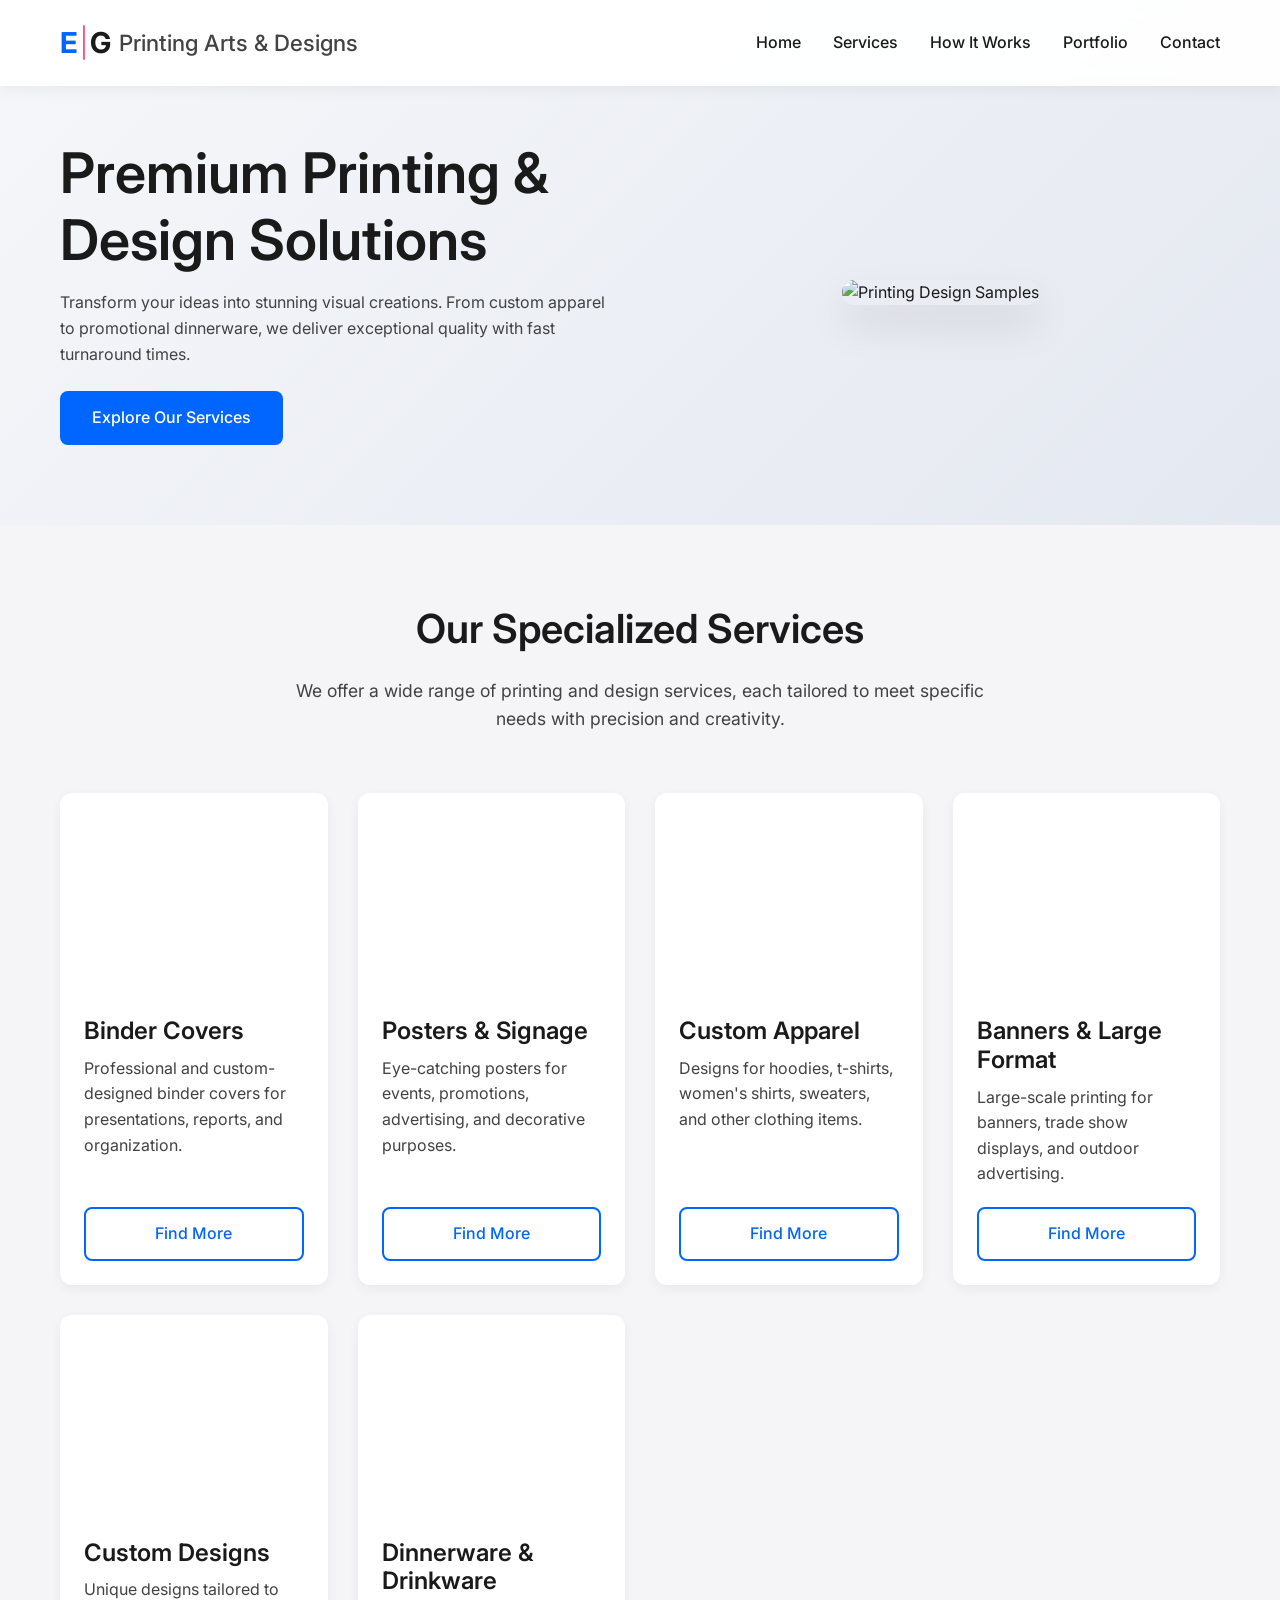
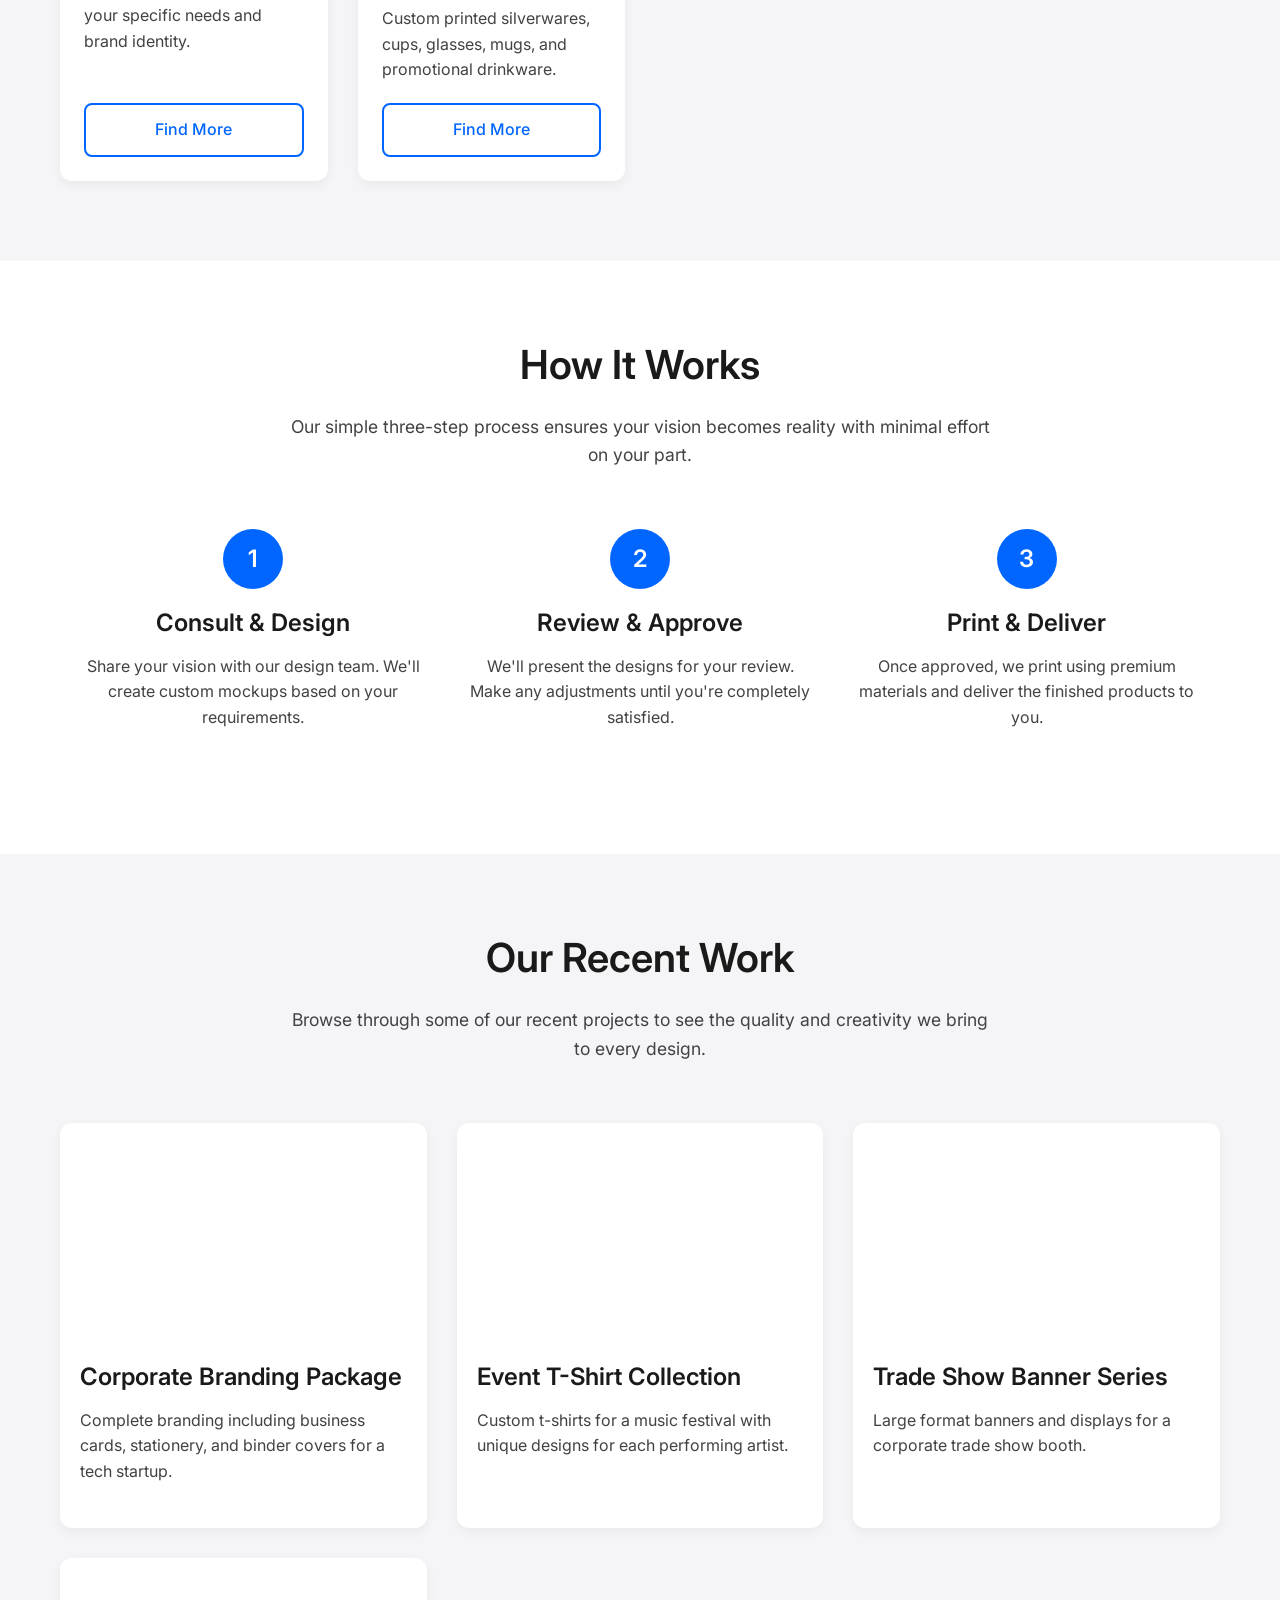
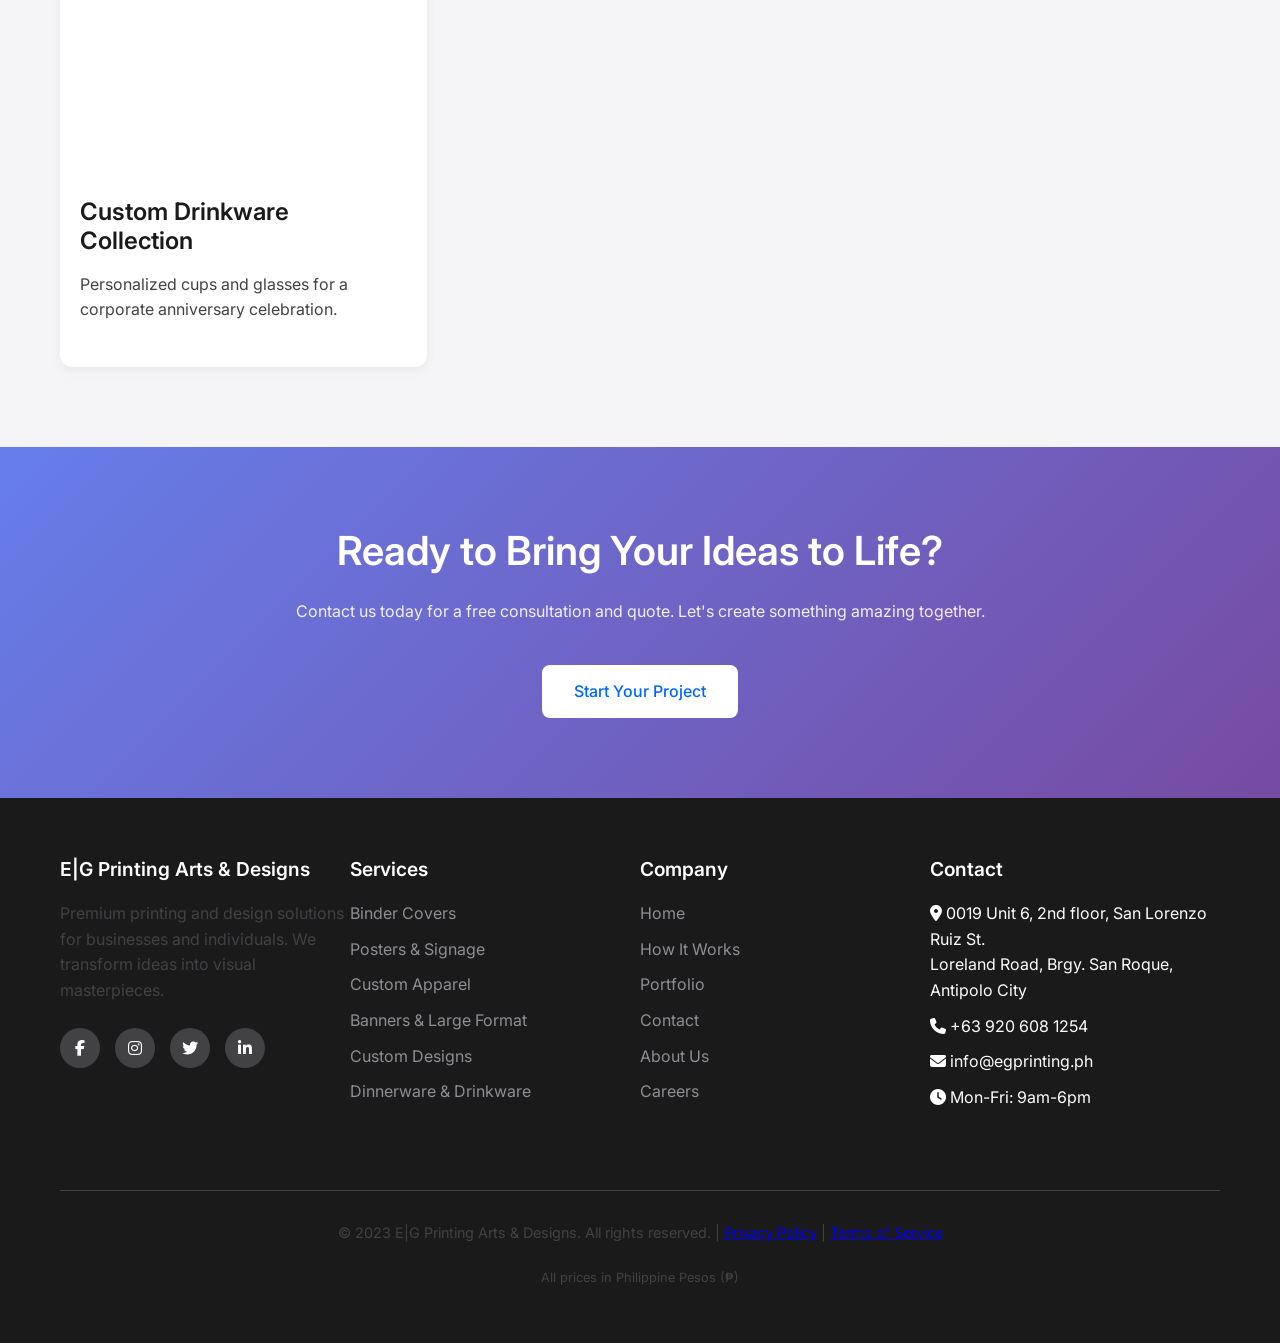
==== index.html @ 3fd6658d "Add files via upload" ====
<!DOCTYPE html>
<html lang="en">
<head>
    <meta charset="UTF-8">
    <meta name="viewport" content="width=device-width, initial-scale=1.0">
    <title>E|G Printing Arts & Designs | Premium Printing Solutions</title>
    <link rel="stylesheet" href="https://cdnjs.cloudflare.com/ajax/libs/font-awesome/6.4.0/css/all.min.css">
    <link href="https://fonts.googleapis.com/css2?family=Inter:wght@300;400;500;600;700&display=swap" rel="stylesheet">
    <link rel="stylesheet" href="style.css">
</head>
<body>
    <!-- Header & Navigation -->
    <header>
        <div class="container">
            <nav class="navbar">
                <a href="index.html" class="logo">
                    <span class="logo-e">E</span>
                    <span class="logo-separator">|</span>
                    <span class="logo-g">G</span>
                    <span class="logo-text">Printing Arts & Designs</span>
                </a>
                
                <ul class="nav-links">
                    <li><a href="index.html#home">Home</a></li>
                    <li><a href="index.html#categories">Services</a></li>
                    <li><a href="index.html#process">How It Works</a></li>
                    <li><a href="index.html#portfolio">Portfolio</a></li>
                    <li><a href="contact.html">Contact</a></li>
                </ul>
                
                <div class="mobile-toggle">
                    <i class="fas fa-bars"></i>
                </div>
            </nav>
        </div>
    </header>

    <!-- Main Home Page -->
    <div id="home-page" class="page active">
        <!-- Hero Section -->
        <section class="hero" id="home">
            <div class="container">
                <div class="hero-content">
                    <div class="hero-text">
                        <h1>Premium Printing & Design Solutions</h1>
                        <p>Transform your ideas into stunning visual creations. From custom apparel to promotional dinnerware, we deliver exceptional quality with fast turnaround times.</p>
                        <a href="contact.html" class="btn">Explore Our Services</a>
                    </div>
                    <div class="hero-image">
                        <img src="https://images.unsplash.com/photo-1567401893414-76b7b1e5a7a5?ixlib=rb-4.0.3&auto=format&fit=crop&w=1470&q=80" alt="Printing Design Samples">
                    </div>
                </div>
            </div>
        </section>

        <!-- Categories Section -->
        <section class="categories" id="categories">
            <div class="container">
                <div class="section-intro">
                    <h2>Our Specialized Services</h2>
                    <p>We offer a wide range of printing and design services, each tailored to meet specific needs with precision and creativity.</p>
                </div>
                
                <div class="category-grid">
                    <div class="category-card">
                        <div class="category-image binder-img"></div>
                        <div class="category-content">
                            <h3>Binder Covers</h3>
                            <p>Professional and custom-designed binder covers for presentations, reports, and organization.</p>
                            <a href="#binder-covers-page" class="category-btn service-link" data-page="binder-covers-page">
                                <span class="default-text">Find More</span>
                                <span class="hover-text">Click Me</span>
                            </a>
                        </div>
                    </div>
                    
                    <div class="category-card">
                        <div class="category-image posters-img"></div>
                        <div class="category-content">
                            <h3>Posters & Signage</h3>
                            <p>Eye-catching posters for events, promotions, advertising, and decorative purposes.</p>
                            <a href="#posters-page" class="category-btn service-link" data-page="posters-page">
                                <span class="default-text">Find More</span>
                                <span class="hover-text">Click Me</span>
                            </a>
                        </div>
                    </div>
                    
                    <div class="category-card">
                        <div class="category-image clothing-img"></div>
                        <div class="category-content">
                            <h3>Custom Apparel</h3>
                            <p>Designs for hoodies, t-shirts, women's shirts, sweaters, and other clothing items.</p>
                            <a href="#clothing-page" class="category-btn service-link" data-page="clothing-page">
                                <span class="default-text">Find More</span>
                                <span class="hover-text">Click Me</span>
                            </a>
                        </div>
                    </div>
                    
                    <div class="category-card">
                        <div class="category-image banners-img"></div>
                        <div class="category-content">
                            <h3>Banners & Large Format</h3>
                            <p>Large-scale printing for banners, trade show displays, and outdoor advertising.</p>
                            <a href="#banners-page" class="category-btn service-link" data-page="banners-page">
                                <span class="default-text">Find More</span>
                                <span class="hover-text">Click Me</span>
                            </a>
                        </div>
                    </div>
                    
                    <div class="category-card">
                        <div class="category-image custom-img"></div>
                        <div class="category-content">
                            <h3>Custom Designs</h3>
                            <p>Unique designs tailored to your specific needs and brand identity.</p>
                            <a href="#custom-page" class="category-btn service-link" data-page="custom-page">
                                <span class="default-text">Find More</span>
                                <span class="hover-text">Click Me</span>
                            </a>
                        </div>
                    </div>
                    
                    <div class="category-card">
                        <div class="category-image dinnerware-img"></div>
                        <div class="category-content">
                            <h3>Dinnerware & Drinkware</h3>
                            <p>Custom printed silverwares, cups, glasses, mugs, and promotional drinkware.</p>
                            <a href="#dinnerware-page" class="category-btn service-link" data-page="dinnerware-page">
                                <span class="default-text">Find More</span>
                                <span class="hover-text">Click Me</span>
                            </a>
                        </div>
                    </div>
                </div>
            </div>
        </section>

        <!-- How It Works Section -->
        <section id="process">
            <div class="container">
                <div class="section-intro">
                    <h2>How It Works</h2>
                    <p>Our simple three-step process ensures your vision becomes reality with minimal effort on your part.</p>
                </div>
                
                <div class="steps">
                    <div class="step">
                        <div class="step-number">1</div>
                        <h3>Consult & Design</h3>
                        <p>Share your vision with our design team. We'll create custom mockups based on your requirements.</p>
                    </div>
                    
                    <div class="step">
                        <div class="step-number">2</div>
                        <h3>Review & Approve</h3>
                        <p>We'll present the designs for your review. Make any adjustments until you're completely satisfied.</p>
                    </div>
                    
                    <div class="step">
                        <div class="step-number">3</div>
                        <h3>Print & Deliver</h3>
                        <p>Once approved, we print using premium materials and deliver the finished products to you.</p>
                    </div>
                </div>
            </div>
        </section>

        <!-- Portfolio Section -->
        <section class="portfolio" id="portfolio">
            <div class="container">
                <div class="section-intro">
                    <h2>Our Recent Work</h2>
                    <p>Browse through some of our recent projects to see the quality and creativity we bring to every design.</p>
                </div>
                
                <div class="portfolio-grid">
                    <div class="portfolio-item">
                        <div class="portfolio-image" style="background-image: url('https://images.unsplash.com/photo-1585336261022-680e295ce3fe?ixlib=rb-4.0.3&auto=format&fit=crop&w=1470&q=80');"></div>
                        <div class="portfolio-content">
                            <h3>Corporate Branding Package</h3>
                            <p>Complete branding including business cards, stationery, and binder covers for a tech startup.</p>
                        </div>
                    </div>
                    
                    <div class="portfolio-item">
                        <div class="portfolio-image" style="background-image: url('https://images.unsplash.com/photo-1523381210434-271e8be1f52b?ixlib=rb-4.0.3&auto=format&fit=crop&w=1470&q=80');"></div>
                        <div class="portfolio-content">
                            <h3>Event T-Shirt Collection</h3>
                            <p>Custom t-shirts for a music festival with unique designs for each performing artist.</p>
                        </div>
                    </div>
                    
                    <div class="portfolio-item">
                        <div class="portfolio-image" style="background-image: url('https://images.unsplash.com/photo-1561518776-e76a5e48f731?ixlib=rb-4.0.3&auto=format&fit=crop&w=1470&q=80');"></div>
                        <div class="portfolio-content">
                            <h3>Trade Show Banner Series</h3>
                            <p>Large format banners and displays for a corporate trade show booth.</p>
                        </div>
                    </div>
                    
                    <div class="portfolio-item">
                        <div class="portfolio-image" style="background-image: url('https://images.unsplash.com/photo-1559056199-641a0ac8b55e?ixlib=rb-4.0.3&auto=format&fit=crop&w=1470&q=80');"></div>
                        <div class="portfolio-content">
                            <h3>Custom Drinkware Collection</h3>
                            <p>Personalized cups and glasses for a corporate anniversary celebration.</p>
                        </div>
                    </div>
                </div>
            </div>
        </section>

        <!-- CTA Section -->
        <section class="cta">
            <div class="container">
                <h2>Ready to Bring Your Ideas to Life?</h2>
                <p>Contact us today for a free consultation and quote. Let's create something amazing together.</p>
                <a href="contact.html" class="btn">Start Your Project</a>
            </div>
        </section>
    </div>

    <!-- Binder Covers Service Page -->
    <div id="binder-covers-page" class="page">
        <div class="page-content">
            <div class="container">
                <div class="page-header binder-header">
                    <h1>Binder Covers & Presentation Materials</h1>
                    <p>Create lasting impressions with professionally designed binder covers and presentation materials that showcase your brand's excellence.</p>
                </div>
                <div class="service-details">
                    <h2>Custom Binder Solutions</h2>
                    <p>Our binder covers are designed to make your presentations, reports, and documents stand out.</p>
                    <div class="service-grid">
                        <div class="service-item">
                            <div class="service-icon" style="background-color: #667eea;"><i class="fas fa-book"></i></div>
                            <h3>Report Binders</h3>
                            <p>Professional binders for annual reports, proposals, and business documents.</p>
                        </div>
                        <div class="service-item">
                            <div class="service-icon" style="background-color: #764ba2;"><i class="fas fa-graduation-cap"></i></div>
                            <h3>Presentation Folders</h3>
                            <p>Custom folders with pockets for business presentations.</p>
                        </div>
                        <div class="service-item">
                            <div class="service-icon" style="background-color: #5a6fd0;"><i class="fas fa-briefcase"></i></div>
                            <h3>Portfolio Covers</h3>
                            <p>Stylish covers for artist portfolios and creative work.</p>
                        </div>
                    </div>
                    <div class="back-home">
                        <a href="index.html#home-page" class="btn btn-outline">Back to Services</a>
                    </div>
                </div>
            </div>
        </div>
    </div>

    <!-- Posters Service Page -->
    <div id="posters-page" class="page">
        <div class="page-content">
            <div class="container">
                <div class="page-header posters-header">
                    <h1>Posters & Signage</h1>
                    <p>Create impactful visual communications with our custom posters and signage solutions.</p>
                </div>
                <div class="service-details">
                    <h2>Eye-Catching Visual Solutions</h2>
                    <p>From event promotions to informational signage, we create designs that maximize visibility.</p>
                    <div class="service-grid">
                        <div class="service-item">
                            <div class="service-icon" style="background-color: #f093fb;"><i class="fas fa-calendar-alt"></i></div>
                            <h3>Event Posters</h3>
                            <p>Vibrant posters for concerts, festivals, and conferences.</p>
                        </div>
                        <div class="service-item">
                            <div class="service-icon" style="background-color: #f5576c;"><i class="fas fa-shopping-cart"></i></div>
                            <h3>Promotional Signage</h3>
                            <p>Sales promotions and marketing campaigns.</p>
                        </div>
                        <div class="service-item">
                            <div class="service-icon" style="background-color: #ec7b9b;"><i class="fas fa-map-signs"></i></div>
                            <h3>Informational Signage</h3>
                            <p>Wayfinding signs and directional graphics.</p>
                        </div>
                    </div>
                    <div class="back-home">
                        <a href="index.html#home-page" class="btn btn-outline">Back to Services</a>
                    </div>
                </div>
            </div>
        </div>
    </div>

    <!-- Custom Apparel Service Page -->
    <div id="clothing-page" class="page">
        <div class="page-content">
            <div class="container">
                <div class="page-header clothing-header">
                    <h1>Custom Apparel & Clothing</h1>
                    <p>Wear your brand with pride. From corporate uniforms to event merchandise.</p>
                </div>
                <div class="service-details">
                    <h2>Wearable Brand Expressions</h2>
                    <p>Complete design and printing solutions for all types of clothing.</p>
                    <div class="service-grid">
                        <div class="service-item">
                            <div class="service-icon" style="background-color: #4facfe;"><i class="fas fa-tshirt"></i></div>
                            <h3>T-Shirts & Tops</h3>
                            <p>Custom t-shirts, polo shirts, and casual tops.</p>
                        </div>
                        <div class="service-item">
                            <div class="service-icon" style="background-color: #00f2fe;"><i class="fas fa-hoodie"></i></div>
                            <h3>Hoodies & Sweaters</h3>
                            <p>Stylish hoodies and sweatshirts.</p>
                        </div>
                        <div class="service-item">
                            <div class="service-icon" style="background-color: #2aa8f5;"><i class="fas fa-female"></i></div>
                            <h3>Women's Apparel</h3>
                            <p>Women's shirts and fashion items.</p>
                        </div>
                    </div>
                    <div class="back-home">
                        <a href="index.html#home-page" class="btn btn-outline">Back to Services</a>
                    </div>
                </div>
            </div>
        </div>
    </div>

    <!-- Banners Service Page -->
    <div id="banners-page" class="page">
        <div class="page-content">
            <div class="container">
                <div class="page-header banners-header">
                    <h1>Banners & Large Format Printing</h1>
                    <p>Make a big impression with our large format printing services.</p>
                </div>
                <div class="service-details">
                    <h2>Large Scale Visual Impact</h2>
                    <p>Industrial-grade printers and durable materials for stunning visuals.</p>
                    <div class="service-grid">
                        <div class="service-item">
                            <div class="service-icon" style="background-color: #43e97b;"><i class="fas fa-flag"></i></div>
                            <h3>Outdoor Banners</h3>
                            <p>Weather-resistant vinyl banners.</p>
                        </div>
                        <div class="service-item">
                            <div class="service-icon" style="background-color: #38f9d7;"><i class="fas fa-chalkboard"></i></div>
                            <h3>Trade Show Displays</h3>
                            <p>Pop-up displays and backdrops.</p>
                        </div>
                        <div class="service-item">
                            <div class="service-icon" style="background-color: #2dd4a8;"><i class="fas fa-store"></i></div>
                            <h3>Retail Graphics</h3>
                            <p>Window displays and floor graphics.</p>
                        </div>
                    </div>
                    <div class="back-home">
                        <a href="index.html#home-page" class="btn btn-outline">Back to Services</a>
                    </div>
                </div>
            </div>
        </div>
    </div>

    <!-- Custom Designs Service Page -->
    <div id="custom-page" class="page">
        <div class="page-content">
            <div class="container">
                <div class="page-header custom-header">
                    <h1>Custom Design Services</h1>
                    <p>Bring your unique vision to life with our comprehensive custom design services.</p>
                </div>
                <div class="service-details">
                    <h2>Tailored Creative Solutions</h2>
                    <p>From concept to completion, we create designs that represent your brand.</p>
                    <div class="service-grid">
                        <div class="service-item">
                            <div class="service-icon" style="background-color: #fa709a;"><i class="fas fa-palette"></i></div>
                            <h3>Brand Identity</h3>
                            <p>Logos, color palettes, and brand guidelines.</p>
                        </div>
                        <div class="service-item">
                            <div class="service-icon" style="background-color: #fee140;"><i class="fas fa-object-group"></i></div>
                            <h3>Marketing Materials</h3>
                            <p>Brochures, flyers, and business cards.</p>
                        </div>
                        <div class="service-item">
                            <div class="service-icon" style="background-color: #fc9d5c;"><i class="fas fa-digital-tachograph"></i></div>
                            <h3>Digital Designs</h3>
                            <p>Social media graphics and web elements.</p>
                        </div>
                    </div>
                    <div class="back-home">
                        <a href="index.html#home-page" class="btn btn-outline">Back to Services</a>
                    </div>
                </div>
            </div>
        </div>
    </div>

    <!-- Dinnerware Service Page -->
    <div id="dinnerware-page" class="page">
        <div class="page-content">
            <div class="container">
                <div class="page-header dinnerware-header">
                    <h1>Dinnerware & Drinkware Printing</h1>
                    <p>Custom printed silverware, cups, glasses, and promotional drinkware.</p>
                </div>
                <div class="service-details">
                    <h2>Custom Tableware Solutions</h2>
                    <p>Food-safe inks and durable printing techniques for stunning designs.</p>
                    <div class="service-grid">
                        <div class="service-item">
                            <div class="service-icon" style="background-color: #8e9eab;"><i class="fas fa-utensils"></i></div>
                            <h3>Custom Silverware</h3>
                            <p>Personalized forks, spoons, and knives.</p>
                        </div>
                        <div class="service-item">
                            <div class="service-icon" style="background-color: #a8b5c0;"><i class="fas fa-mug-hot"></i></div>
                            <h3>Ceramic Mugs</h3>
                            <p>Custom printed mugs and cups.</p>
                        </div>
                        <div class="service-item">
                            <div class="service-icon" style="background-color: #c4cdd5;"><i class="fas fa-glass-whiskey"></i></div>
                            <h3>Glassware</h3>
                            <p>Wine glasses, tumblers, and bottles.</p>
                        </div>
                    </div>
                    <div class="back-home">
                        <a href="index.html#home-page" class="btn btn-outline">Back to Services</a>
                    </div>
                </div>
            </div>
        </div>
    </div>

    <!-- Footer -->
    <footer>
        <div class="container">
            <div class="footer-content">
                <div class="footer-column">
                    <h3>E|G Printing Arts & Designs</h3>
                    <p>Premium printing and design solutions for businesses and individuals. We transform ideas into visual masterpieces.</p>
                    <div class="social-icons">
                        <a href="#"><i class="fab fa-facebook-f"></i></a>
                        <a href="#"><i class="fab fa-instagram"></i></a>
                        <a href="#"><i class="fab fa-twitter"></i></a>
                        <a href="#"><i class="fab fa-linkedin-in"></i></a>
                    </div>
                </div>
                
                <div class="footer-column">
                    <h3>Services</h3>
                    <ul class="footer-links">
                        <li><a href="#binder-covers-page" class="service-link" data-page="binder-covers-page">Binder Covers</a></li>
                        <li><a href="#posters-page" class="service-link" data-page="posters-page">Posters & Signage</a></li>
                        <li><a href="#clothing-page" class="service-link" data-page="clothing-page">Custom Apparel</a></li>
                        <li><a href="#banners-page" class="service-link" data-page="banners-page">Banners & Large Format</a></li>
                        <li><a href="#custom-page" class="service-link" data-page="custom-page">Custom Designs</a></li>
                        <li><a href="#dinnerware-page" class="service-link" data-page="dinnerware-page">Dinnerware & Drinkware</a></li>
                    </ul>
                </div>
                
                <div class="footer-column">
                    <h3>Company</h3>
                    <ul class="footer-links">
                        <li><a href="index.html#home">Home</a></li>
                        <li><a href="index.html#process">How It Works</a></li>
                        <li><a href="index.html#portfolio">Portfolio</a></li>
                        <li><a href="contact.html">Contact</a></li>
                        <li><a href="#">About Us</a></li>
                        <li><a href="#">Careers</a></li>
                    </ul>
                </div>
                
                <div class="footer-column">
                    <h3>Contact</h3>
                    <ul class="footer-links">
                        <li><i class="fas fa-map-marker-alt"></i> 0019 Unit 6, 2nd floor, San Lorenzo Ruiz St. <br> Loreland Road, Brgy. San Roque,  Antipolo City</li>
                        <li><i class="fas fa-phone"></i> +63 920 608 1254</li>
                        <li><i class="fas fa-envelope"></i> info@egprinting.ph</li>
                        <li><i class="fas fa-clock"></i> Mon-Fri: 9am-6pm</li>
                    </ul>
                </div>
            </div>
            
            <div class="copyright">
                <p>&copy; 2023 E|G Printing Arts & Designs. All rights reserved. | <a href="#">Privacy Policy</a> | <a href="#">Terms of Service</a></p>
                <p style="margin-top: 10px; font-size: 0.8rem;">All prices in Philippine Pesos (₱)</p>
            </div>
        </div>
    </footer>

    <script src="script.js"></script>
</body>
</html>
---- style.css ----
/* Base Styles & Variables */
:root {
    --primary-dark: #1a1a1a;
    --primary-light: #ffffff;
    --accent: #0066ff;
    --accent-alt: #ff3366;
    --gray-light: #f5f5f7;
    --gray-medium: #8e8e93;
    --gray-dark: #424245;
    --shadow: 0 4px 12px rgba(0, 0, 0, 0.05);
    --transition: all 0.3s ease;
}

* {
    margin: 0;
    padding: 0;
    box-sizing: border-box;
}

body {
    font-family: 'Inter', sans-serif;
    color: var(--primary-dark);
    background-color: var(--primary-light);
    line-height: 1.6;
    overflow-x: hidden;
}

.container {
    width: 100%;
    max-width: 1200px;
    margin: 0 auto;
    padding: 0 20px;
}

section {
    padding: 80px 0;
}

h1, h2, h3, h4 {
    font-weight: 600;
    line-height: 1.2;
}

h1 {
    font-size: 3.5rem;
    margin-bottom: 1rem;
}

h2 {
    font-size: 2.5rem;
    margin-bottom: 1.5rem;
}

h3 {
    font-size: 1.5rem;
    margin-bottom: 1rem;
}

p {
    margin-bottom: 1.5rem;
    color: var(--gray-dark);
}

.btn {
    display: inline-block;
    background-color: var(--accent);
    color: white;
    padding: 14px 32px;
    border-radius: 8px;
    font-weight: 500;
    text-decoration: none;
    transition: var(--transition);
    border: none;
    cursor: pointer;
    font-size: 1rem;
}

.btn:hover {
    background-color: #0052cc;
    transform: translateY(-2px);
}

.btn-outline {
    background-color: transparent;
    border: 2px solid var(--accent);
    color: var(--accent);
}

.btn-outline:hover {
    background-color: var(--accent);
    color: white;
}

/* Currency symbol styling */
.currency {
    font-size: 1.5rem;
    vertical-align: super;
    margin-right: 2px;
}

/* Header Styles */
header {
    position: fixed;
    top: 0;
    left: 0;
    width: 100%;
    z-index: 1000;
    background-color: rgba(255, 255, 255, 0.95);
    backdrop-filter: blur(10px);
    box-shadow: var(--shadow);
}

.navbar {
    display: flex;
    justify-content: space-between;
    align-items: center;
    padding: 20px 0;
}

.logo {
    font-size: 1.8rem;
    font-weight: 700;
    color: var(--primary-dark);
    text-decoration: none;
    display: flex;
    align-items: center;
}

.logo-e {
    color: var(--accent);
}

.logo-separator {
    color: var(--accent-alt);
    margin: 0 2px;
    font-weight: 300;
}

.logo-g {
    color: var(--primary-dark);
}

.logo-text {
    margin-left: 8px;
    font-size: 1.4rem;
    color: var(--gray-dark);
    font-weight: 500;
}

.nav-links {
    display: flex;
    list-style: none;
}

.nav-links li {
    margin-left: 2rem;
}

.nav-links a {
    text-decoration: none;
    color: var(--primary-dark);
    font-weight: 500;
    transition: var(--transition);
}

.nav-links a:hover {
    color: var(--accent);
}

.mobile-toggle {
    display: none;
    font-size: 1.5rem;
    cursor: pointer;
}

/* Back to Home Button */
.back-home {
    margin-top: 40px;
    text-align: center;
}

/* Page Content Styles */
.page-content {
    padding-top: 140px;
    padding-bottom: 80px;
}

.page-header {
    text-align: center;
    margin-bottom: 60px;
    padding: 40px 0;
    border-radius: 12px;
    color: white;
}

.page-header h1 {
    color: white;
}

.page-header p {
    color: rgba(255, 255, 255, 0.9);
    max-width: 700px;
    margin: 0 auto;
}

.service-details {
    margin-top: 60px;
}

.service-grid {
    display: grid;
    grid-template-columns: repeat(auto-fill, minmax(300px, 1fr));
    gap: 30px;
    margin-top: 40px;
}

.service-item {
    background-color: white;
    border-radius: 12px;
    padding: 30px;
    box-shadow: var(--shadow);
    transition: var(--transition);
}

.service-item:hover {
    transform: translateY(-5px);
    box-shadow: 0 10px 25px rgba(0, 0, 0, 0.1);
}

.service-icon {
    width: 60px;
    height: 60px;
    border-radius: 50%;
    display: flex;
    align-items: center;
    justify-content: center;
    margin-bottom: 20px;
    font-size: 1.5rem;
    color: white;
}

.service-features {
    margin-top: 40px;
}

.feature-list {
    list-style: none;
    margin-top: 20px;
}

.feature-list li {
    padding: 10px 0;
    border-bottom: 1px solid var(--gray-light);
    display: flex;
    align-items: center;
}

.feature-list li:before {
    content: "✓";
    color: var(--accent);
    font-weight: bold;
    margin-right: 10px;
}

.pricing {
    background-color: var(--gray-light);
    border-radius: 12px;
    padding: 40px;
    margin-top: 60px;
}

.price-card {
    background-color: white;
    border-radius: 12px;
    padding: 30px;
    text-align: center;
    box-shadow: var(--shadow);
    margin-bottom: 20px;
}

.price-amount {
    font-size: 2.5rem;
    font-weight: 700;
    color: var(--accent);
    margin: 20px 0;
}

/* Gradient backgrounds for category page headers */
.binder-header {
    background: linear-gradient(135deg, #667eea 0%, #764ba2 100%);
}

.posters-header {
    background: linear-gradient(135deg, #f093fb 0%, #f5576c 100%);
}

.clothing-header {
    background: linear-gradient(135deg, #4facfe 0%, #00f2fe 100%);
}

.banners-header {
    background: linear-gradient(135deg, #43e97b 0%, #38f9d7 100%);
}

.custom-header {
    background: linear-gradient(135deg, #fa709a 0%, #fee140 100%);
}

.dinnerware-header {
    background: linear-gradient(135deg, #8e9eab 0%, #eef2f3 100%);
}

/* Hero Section */
.hero {
    padding-top: 140px;
    padding-bottom: 80px;
    background: linear-gradient(135deg, #f5f7fa 0%, #e4e8f0 100%);
    position: relative;
    overflow: hidden;
}

.hero-content {
    display: flex;
    align-items: center;
    justify-content: space-between;
}

.hero-text {
    flex: 1;
    padding-right: 40px;
}

.hero-image {
    flex: 1;
    text-align: center;
}

.hero-image img {
    max-width: 100%;
    border-radius: 12px;
    box-shadow: 0 20px 40px rgba(0, 0, 0, 0.1);
}

/* Categories Section */
.categories {
    background-color: var(--gray-light);
}

.section-intro {
    text-align: center;
    max-width: 700px;
    margin: 0 auto 60px;
}

.section-intro p {
    font-size: 1.1rem;
}

.category-grid {
    display: grid;
    grid-template-columns: repeat(auto-fill, minmax(250px, 1fr));
    gap: 30px;
}

.category-card {
    background-color: white;
    border-radius: 12px;
    overflow: hidden;
    box-shadow: var(--shadow);
    transition: var(--transition);
    position: relative;
    display: flex;
    flex-direction: column;
    height: 100%;
}

.category-card:hover {
    transform: translateY(-10px);
}

.category-image {
    height: 200px;
    background-size: cover;
    background-position: center;
}

.category-content {
    padding: 24px;
    flex-grow: 1;
    display: flex;
    flex-direction: column;
}

.category-content h3 {
    margin-bottom: 10px;
}

.category-content p {
    margin-bottom: 20px;
    flex-grow: 1;
}

.category-btn {
    display: inline-block;
    background-color: transparent;
    border: 2px solid var(--accent);
    color: var(--accent);
    padding: 12px 24px;
    border-radius: 8px;
    font-weight: 500;
    text-decoration: none;
    transition: var(--transition);
    text-align: center;
    margin-top: auto;
    width: 100%;
    box-sizing: border-box;
}

.category-btn:hover {
    background-color: var(--accent);
    color: white;
}

/* Button text change on hover */
.category-btn span.default-text {
    display: inline-block;
}

.category-btn span.hover-text {
    display: none;
}

.category-btn:hover span.default-text {
    display: none;
}

.category-btn:hover span.hover-text {
    display: inline-block;
}

/* Category Images - Local Files */
.binder-img {
    background-image: url('images/binder1.jpeg');
    background-size: cover;
    background-position: center;
}

.posters-img {
    background-image: url('images/poster2.jpeg');
    background-size: cover;
    background-position: center;
}

.clothing-img {
    background-image: url('images/clothing1.jpeg');
    background-size: cover;
    background-position: center;
}

.banners-img {
    background-image: url('images/poster1.jpeg');
    background-size: cover;
    background-position: center;
}

/*.custom-img {
    background-image: url('images/custom-designs.jpg');
    background-size: cover;
    background-position: center;
}

.dinnerware-img {
    background-image: url('images/dinnerware.jpg');
    background-size: cover;
    background-position: center;
}
/* How It Works Section */
.steps {
    display: flex;
    justify-content: space-between;
    margin-top: 60px;
    flex-wrap: wrap;
}

.step {
    flex: 1;
    min-width: 200px;
    text-align: center;
    padding: 0 20px;
    margin-bottom: 20px;
}

.step-number {
    width: 60px;
    height: 60px;
    background-color: var(--accent);
    color: white;
    border-radius: 50%;
    display: flex;
    align-items: center;
    justify-content: center;
    font-size: 1.5rem;
    font-weight: 600;
    margin: 0 auto 20px;
}

/* Portfolio Section */
.portfolio {
    background-color: var(--gray-light);
}

.portfolio-grid {
    display: grid;
    grid-template-columns: repeat(auto-fill, minmax(300px, 1fr));
    gap: 30px;
    margin-top: 40px;
}

.portfolio-item {
    background-color: white;
    border-radius: 12px;
    overflow: hidden;
    box-shadow: var(--shadow);
}

.portfolio-image {
    height: 220px;
    background-size: cover;
    background-position: center;
}

.portfolio-content {
    padding: 20px;
}

/* CTA Section */
.cta {
    text-align: center;
    background: linear-gradient(135deg, #667eea 0%, #764ba2 100%);
    color: white;
}

.cta h2 {
    color: white;
}

.cta p {
    color: rgba(255, 255, 255, 0.9);
    max-width: 700px;
    margin: 0 auto 40px;
}

.cta .btn {
    background-color: white;
    color: var(--accent);
}

.cta .btn:hover {
    background-color: var(--gray-light);
}

/* Footer */
footer {
    background-color: var(--primary-dark);
    color: white;
    padding: 60px 0 30px;
}

.footer-content {
    display: flex;
    flex-wrap: wrap;
    justify-content: space-between;
    margin-bottom: 40px;
}

.footer-column {
    flex: 1;
    min-width: 200px;
    margin-bottom: 30px;
}

.footer-column h3 {
    font-size: 1.2rem;
    margin-bottom: 20px;
    color: white;
}

.footer-links {
    list-style: none;
}

.footer-links li {
    margin-bottom: 10px;
}

.footer-links a {
    color: var(--gray-medium);
    text-decoration: none;
    transition: var(--transition);
}

.footer-links a:hover {
    color: white;
}

.social-icons {
    display: flex;
    gap: 15px;
    margin-top: 20px;
}

.social-icons a {
    color: white;
    background-color: var(--gray-dark);
    width: 40px;
    height: 40px;
    border-radius: 50%;
    display: flex;
    align-items: center;
    justify-content: center;
    text-decoration: none;
    transition: var(--transition);
}

.social-icons a:hover {
    background-color: var(--accent);
    transform: translateY(-3px);
}

.copyright {
    text-align: center;
    padding-top: 30px;
    border-top: 1px solid var(--gray-dark);
    color: var(--gray-medium);
    font-size: 0.9rem;
}

/* Responsive Styles */
@media (max-width: 992px) {
    h1 {
        font-size: 2.8rem;
    }
    
    h2 {
        font-size: 2.2rem;
    }
    
    .hero-content {
        flex-direction: column;
    }
    
    .hero-text {
        padding-right: 0;
        margin-bottom: 40px;
        text-align: center;
    }
    
    .logo-text {
        display: none;
    }
}

@media (max-width: 768px) {
    .mobile-toggle {
        display: block;
    }
    
    .nav-links {
        position: fixed;
        top: 80px;
        left: 0;
        width: 100%;
        background-color: white;
        flex-direction: column;
        align-items: center;
        padding: 20px 0;
        box-shadow: var(--shadow);
        transform: translateY(-100%);
        opacity: 0;
        transition: var(--transition);
        z-index: 999;
    }
    
    .nav-links.active {
        transform: translateY(0);
        opacity: 1;
    }
    
    .nav-links li {
        margin: 15px 0;
    }
    
    h1 {
        font-size: 2.2rem;
    }
    
    h2 {
        font-size: 1.8rem;
    }
    
    section {
        padding: 60px 0;
    }
}

@media (max-width: 576px) {
    .category-grid,
    .portfolio-grid,
    .service-grid {
        grid-template-columns: 1fr;
    }
    
    .steps {
        flex-direction: column;
    }
    
    .step {
        margin-bottom: 30px;
    }
    
    .logo {
        font-size: 1.5rem;
    }
}

/* Page visibility control */
.page {
    display: none;
}

.page.active {
    display: block;
}
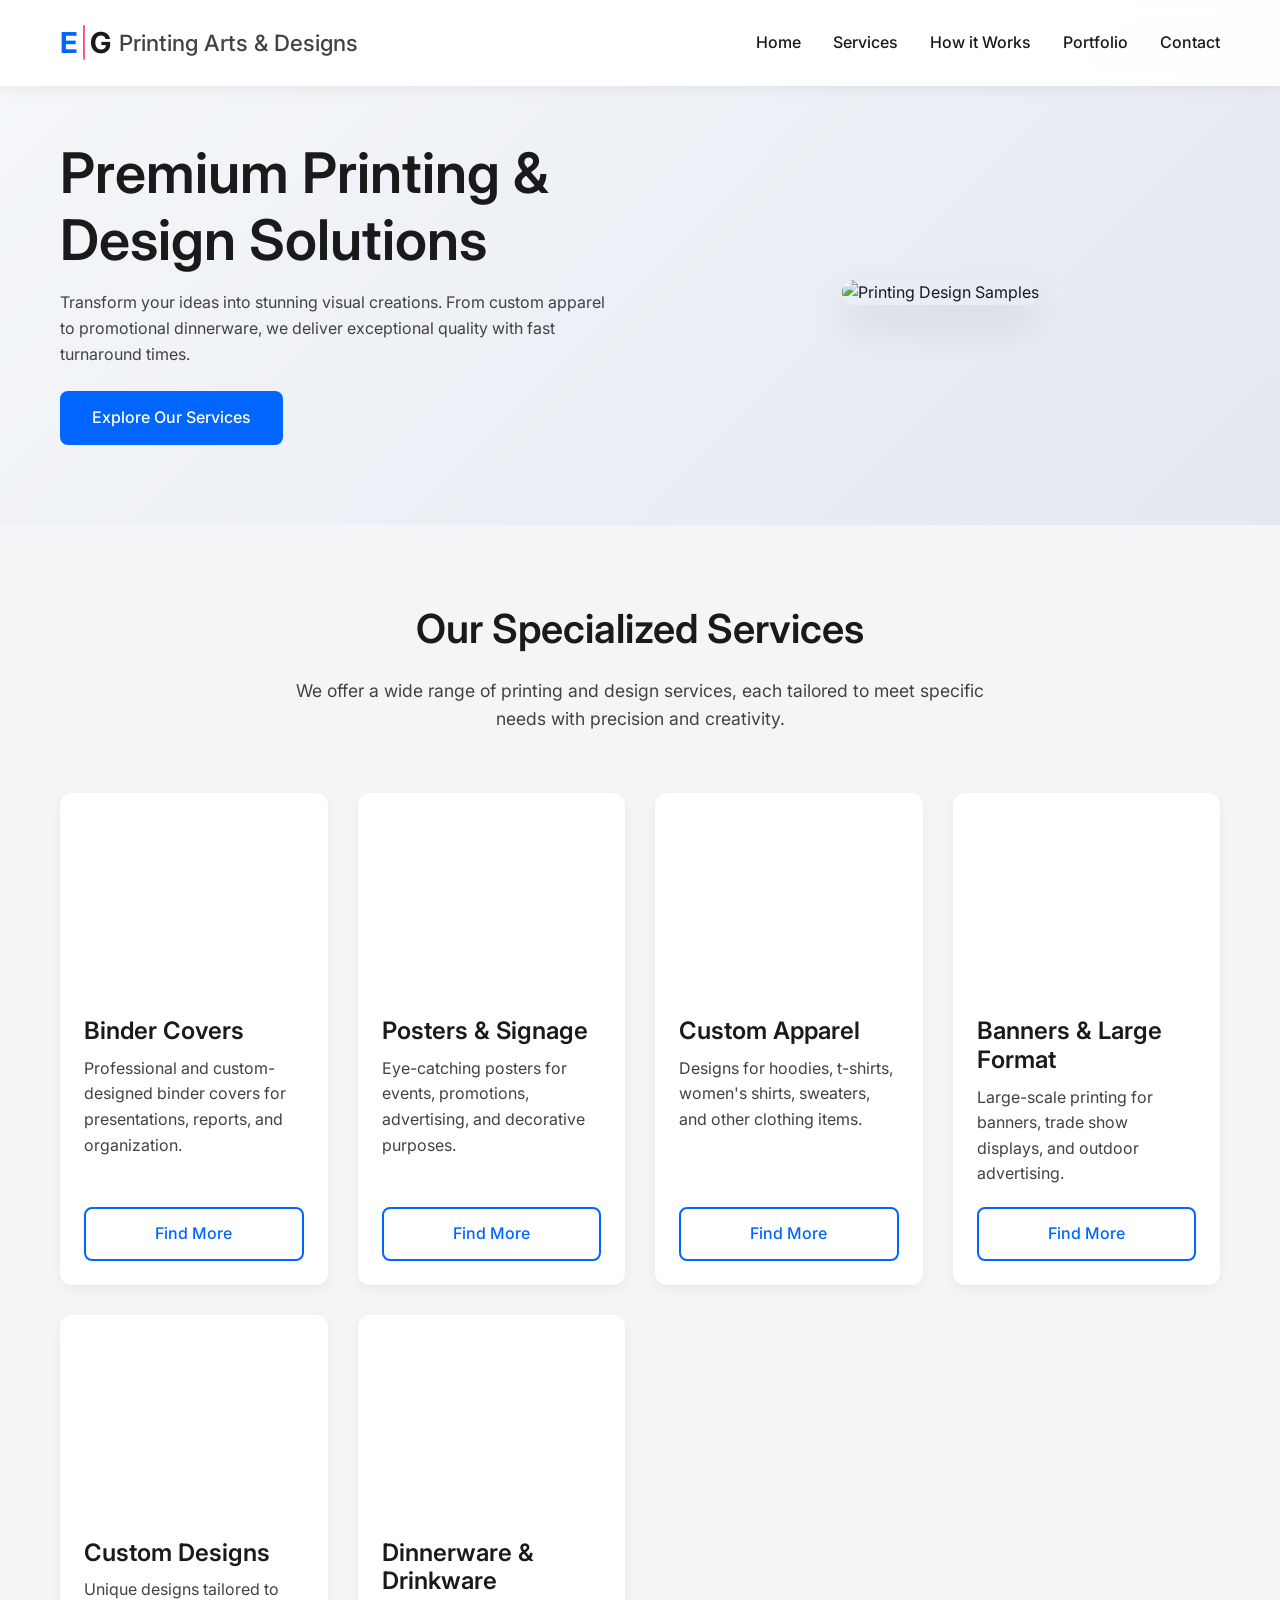
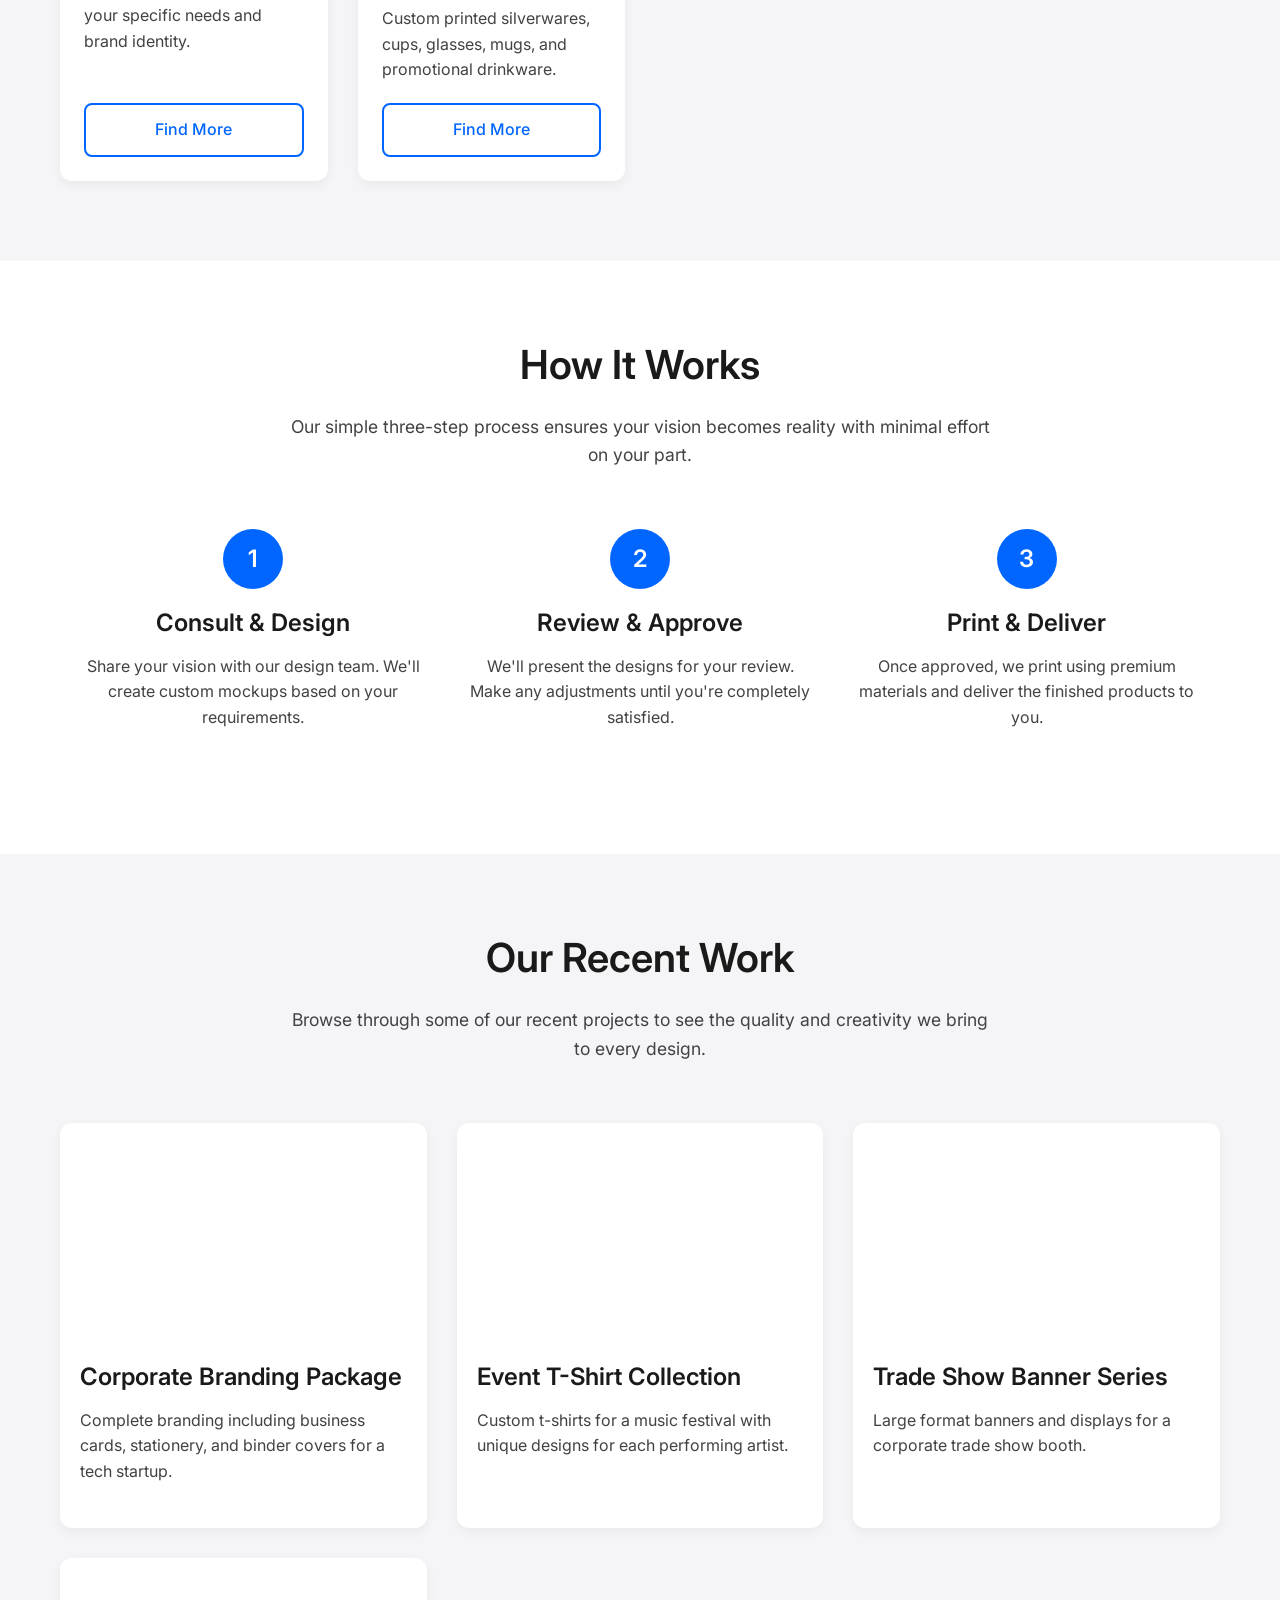
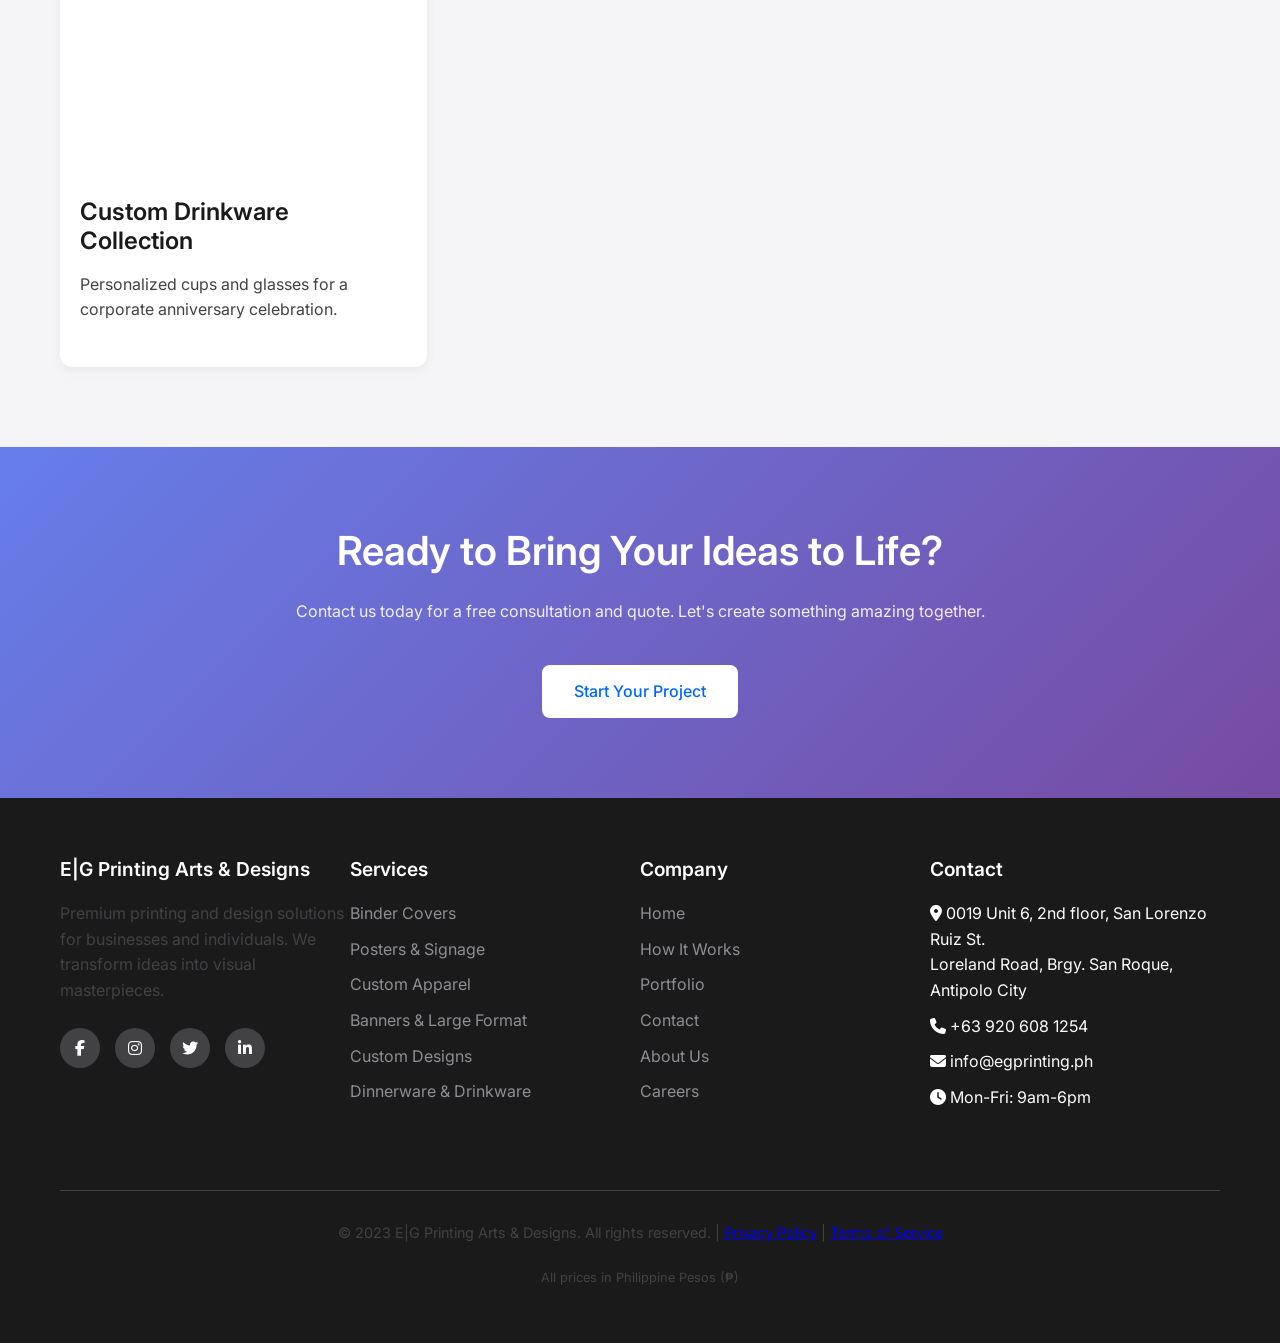
==== commit 5fd3bd15: "commit" ====
--- a/index.html
+++ b/index.html
@@ -6,7 +6,7 @@
     <title>E|G Printing Arts & Designs | Premium Printing Solutions</title>
     <link rel="stylesheet" href="https://cdnjs.cloudflare.com/ajax/libs/font-awesome/6.4.0/css/all.min.css">
     <link href="https://fonts.googleapis.com/css2?family=Inter:wght@300;400;500;600;700&display=swap" rel="stylesheet">
-    <link rel="stylesheet" href="style.css">
+    <link rel="stylesheet" href="css/style.css">
 </head>
 <body>
     <!-- Header & Navigation -->
@@ -23,7 +23,7 @@
                 <ul class="nav-links">
                     <li><a href="index.html#home">Home</a></li>
                     <li><a href="index.html#categories">Services</a></li>
-                    <li><a href="index.html#process">How It Works</a></li>
+                    <li><a href="index.html#process">How it Works</a></li>
                     <li><a href="index.html#portfolio">Portfolio</a></li>
                     <li><a href="contact.html">Contact</a></li>
                 </ul>
--- a/css/style.css
+++ b/css/style.css
@@ -0,0 +1,733 @@
+/* Base Styles & Variables */
+:root {
+    --primary-dark: #1a1a1a;
+    --primary-light: #ffffff;
+    --accent: #0066ff;
+    --accent-alt: #ff3366;
+    --gray-light: #f5f5f7;
+    --gray-medium: #8e8e93;
+    --gray-dark: #424245;
+    --shadow: 0 4px 12px rgba(0, 0, 0, 0.05);
+    --transition: all 0.3s ease;
+}
+
+* {
+    margin: 0;
+    padding: 0;
+    box-sizing: border-box;
+}
+
+body {
+    font-family: 'Inter', sans-serif;
+    color: var(--primary-dark);
+    background-color: var(--primary-light);
+    line-height: 1.6;
+    overflow-x: hidden;
+}
+
+.container {
+    width: 100%;
+    max-width: 1200px;
+    margin: 0 auto;
+    padding: 0 20px;
+}
+
+section {
+    padding: 80px 0;
+}
+
+h1, h2, h3, h4 {
+    font-weight: 600;
+    line-height: 1.2;
+}
+
+h1 {
+    font-size: 3.5rem;
+    margin-bottom: 1rem;
+}
+
+h2 {
+    font-size: 2.5rem;
+    margin-bottom: 1.5rem;
+}
+
+h3 {
+    font-size: 1.5rem;
+    margin-bottom: 1rem;
+}
+
+p {
+    margin-bottom: 1.5rem;
+    color: var(--gray-dark);
+}
+
+.btn {
+    display: inline-block;
+    background-color: var(--accent);
+    color: white;
+    padding: 14px 32px;
+    border-radius: 8px;
+    font-weight: 500;
+    text-decoration: none;
+    transition: var(--transition);
+    border: none;
+    cursor: pointer;
+    font-size: 1rem;
+}
+
+.btn:hover {
+    background-color: #0052cc;
+    transform: translateY(-2px);
+}
+
+.btn-outline {
+    background-color: transparent;
+    border: 2px solid var(--accent);
+    color: var(--accent);
+}
+
+.btn-outline:hover {
+    background-color: var(--accent);
+    color: white;
+}
+
+/* Currency symbol styling */
+.currency {
+    font-size: 1.5rem;
+    vertical-align: super;
+    margin-right: 2px;
+}
+
+/* Header Styles */
+header {
+    position: fixed;
+    top: 0;
+    left: 0;
+    width: 100%;
+    z-index: 1000;
+    background-color: rgba(255, 255, 255, 0.95);
+    backdrop-filter: blur(10px);
+    box-shadow: var(--shadow);
+}
+
+.navbar {
+    display: flex;
+    justify-content: space-between;
+    align-items: center;
+    padding: 20px 0;
+}
+
+.logo {
+    font-size: 1.8rem;
+    font-weight: 700;
+    color: var(--primary-dark);
+    text-decoration: none;
+    display: flex;
+    align-items: center;
+}
+
+.logo-e {
+    color: var(--accent);
+}
+
+.logo-separator {
+    color: var(--accent-alt);
+    margin: 0 2px;
+    font-weight: 300;
+}
+
+.logo-g {
+    color: var(--primary-dark);
+}
+
+.logo-text {
+    margin-left: 8px;
+    font-size: 1.4rem;
+    color: var(--gray-dark);
+    font-weight: 500;
+}
+
+.nav-links {
+    display: flex;
+    list-style: none;
+}
+
+.nav-links li {
+    margin-left: 2rem;
+}
+
+.nav-links a {
+    text-decoration: none;
+    color: var(--primary-dark);
+    font-weight: 500;
+    transition: var(--transition);
+}
+
+.nav-links a:hover {
+    color: var(--accent);
+}
+
+.mobile-toggle {
+    display: none;
+    font-size: 1.5rem;
+    cursor: pointer;
+}
+
+/* Back to Home Button */
+.back-home {
+    margin-top: 40px;
+    text-align: center;
+}
+
+/* Page Content Styles */
+.page-content {
+    padding-top: 140px;
+    padding-bottom: 80px;
+}
+
+.page-header {
+    text-align: center;
+    margin-bottom: 60px;
+    padding: 40px 0;
+    border-radius: 12px;
+    color: white;
+}
+
+.page-header h1 {
+    color: white;
+}
+
+.page-header p {
+    color: rgba(255, 255, 255, 0.9);
+    max-width: 700px;
+    margin: 0 auto;
+}
+
+.service-details {
+    margin-top: 60px;
+}
+
+.service-grid {
+    display: grid;
+    grid-template-columns: repeat(auto-fill, minmax(300px, 1fr));
+    gap: 30px;
+    margin-top: 40px;
+}
+
+.service-item {
+    background-color: white;
+    border-radius: 12px;
+    padding: 30px;
+    box-shadow: var(--shadow);
+    transition: var(--transition);
+}
+
+.service-item:hover {
+    transform: translateY(-5px);
+    box-shadow: 0 10px 25px rgba(0, 0, 0, 0.1);
+}
+
+.service-icon {
+    width: 60px;
+    height: 60px;
+    border-radius: 50%;
+    display: flex;
+    align-items: center;
+    justify-content: center;
+    margin-bottom: 20px;
+    font-size: 1.5rem;
+    color: white;
+}
+
+.service-features {
+    margin-top: 40px;
+}
+
+.feature-list {
+    list-style: none;
+    margin-top: 20px;
+}
+
+.feature-list li {
+    padding: 10px 0;
+    border-bottom: 1px solid var(--gray-light);
+    display: flex;
+    align-items: center;
+}
+
+.feature-list li:before {
+    content: "✓";
+    color: var(--accent);
+    font-weight: bold;
+    margin-right: 10px;
+}
+
+.pricing {
+    background-color: var(--gray-light);
+    border-radius: 12px;
+    padding: 40px;
+    margin-top: 60px;
+}
+
+.price-card {
+    background-color: white;
+    border-radius: 12px;
+    padding: 30px;
+    text-align: center;
+    box-shadow: var(--shadow);
+    margin-bottom: 20px;
+}
+
+.price-amount {
+    font-size: 2.5rem;
+    font-weight: 700;
+    color: var(--accent);
+    margin: 20px 0;
+}
+
+/* Gradient backgrounds for category page headers */
+.binder-header {
+    background: linear-gradient(135deg, #667eea 0%, #764ba2 100%);
+}
+
+.posters-header {
+    background: linear-gradient(135deg, #f093fb 0%, #f5576c 100%);
+}
+
+.clothing-header {
+    background: linear-gradient(135deg, #4facfe 0%, #00f2fe 100%);
+}
+
+.banners-header {
+    background: linear-gradient(135deg, #43e97b 0%, #38f9d7 100%);
+}
+
+.custom-header {
+    background: linear-gradient(135deg, #fa709a 0%, #fee140 100%);
+}
+
+.dinnerware-header {
+    background: linear-gradient(135deg, #8e9eab 0%, #eef2f3 100%);
+}
+
+/* Hero Section */
+.hero {
+    padding-top: 140px;
+    padding-bottom: 80px;
+    background: linear-gradient(135deg, #f5f7fa 0%, #e4e8f0 100%);
+    position: relative;
+    overflow: hidden;
+}
+
+.hero-content {
+    display: flex;
+    align-items: center;
+    justify-content: space-between;
+}
+
+.hero-text {
+    flex: 1;
+    padding-right: 40px;
+}
+
+.hero-image {
+    flex: 1;
+    text-align: center;
+}
+
+.hero-image img {
+    max-width: 100%;
+    border-radius: 12px;
+    box-shadow: 0 20px 40px rgba(0, 0, 0, 0.1);
+}
+
+/* Categories Section */
+.categories {
+    background-color: var(--gray-light);
+}
+
+.section-intro {
+    text-align: center;
+    max-width: 700px;
+    margin: 0 auto 60px;
+}
+
+.section-intro p {
+    font-size: 1.1rem;
+}
+
+.category-grid {
+    display: grid;
+    grid-template-columns: repeat(auto-fill, minmax(250px, 1fr));
+    gap: 30px;
+}
+
+.category-card {
+    background-color: white;
+    border-radius: 12px;
+    overflow: hidden;
+    box-shadow: var(--shadow);
+    transition: var(--transition);
+    position: relative;
+    display: flex;
+    flex-direction: column;
+    height: 100%;
+}
+
+.category-card:hover {
+    transform: translateY(-10px);
+}
+
+.category-image {
+    height: 200px;
+    background-size: cover;
+    background-position: center;
+}
+
+.category-content {
+    padding: 24px;
+    flex-grow: 1;
+    display: flex;
+    flex-direction: column;
+}
+
+.category-content h3 {
+    margin-bottom: 10px;
+}
+
+.category-content p {
+    margin-bottom: 20px;
+    flex-grow: 1;
+}
+
+.category-btn {
+    display: inline-block;
+    background-color: transparent;
+    border: 2px solid var(--accent);
+    color: var(--accent);
+    padding: 12px 24px;
+    border-radius: 8px;
+    font-weight: 500;
+    text-decoration: none;
+    transition: var(--transition);
+    text-align: center;
+    margin-top: auto;
+    width: 100%;
+    box-sizing: border-box;
+}
+
+.category-btn:hover {
+    background-color: var(--accent);
+    color: white;
+}
+
+/* Button text change on hover */
+.category-btn span.default-text {
+    display: inline-block;
+}
+
+.category-btn span.hover-text {
+    display: none;
+}
+
+.category-btn:hover span.default-text {
+    display: none;
+}
+
+.category-btn:hover span.hover-text {
+    display: inline-block;
+}
+
+/* Category Images - Local Files */
+.binder-img {
+    background-image: url('images/binder1.jpeg');
+    background-size: cover;
+    background-position: center;
+}
+
+.posters-img {
+    background-image: url('images/poster2.jpeg');
+    background-size: cover;
+    background-position: center;
+}
+
+.clothing-img {
+    background-image: url('images/clothing1.jpeg');
+    background-size: cover;
+    background-position: center;
+}
+
+.banners-img {
+    background-image: url('images/poster1.jpeg');
+    background-size: cover;
+    background-position: center;
+}
+
+/*.custom-img {
+    background-image: url('images/custom-designs.jpg');
+    background-size: cover;
+    background-position: center;
+}
+
+.dinnerware-img {
+    background-image: url('images/dinnerware.jpg');
+    background-size: cover;
+    background-position: center;
+}
+/* How It Works Section */
+.steps {
+    display: flex;
+    justify-content: space-between;
+    margin-top: 60px;
+    flex-wrap: wrap;
+}
+
+.step {
+    flex: 1;
+    min-width: 200px;
+    text-align: center;
+    padding: 0 20px;
+    margin-bottom: 20px;
+}
+
+.step-number {
+    width: 60px;
+    height: 60px;
+    background-color: var(--accent);
+    color: white;
+    border-radius: 50%;
+    display: flex;
+    align-items: center;
+    justify-content: center;
+    font-size: 1.5rem;
+    font-weight: 600;
+    margin: 0 auto 20px;
+}
+
+/* Portfolio Section */
+.portfolio {
+    background-color: var(--gray-light);
+}
+
+.portfolio-grid {
+    display: grid;
+    grid-template-columns: repeat(auto-fill, minmax(300px, 1fr));
+    gap: 30px;
+    margin-top: 40px;
+}
+
+.portfolio-item {
+    background-color: white;
+    border-radius: 12px;
+    overflow: hidden;
+    box-shadow: var(--shadow);
+}
+
+.portfolio-image {
+    height: 220px;
+    background-size: cover;
+    background-position: center;
+}
+
+.portfolio-content {
+    padding: 20px;
+}
+
+/* CTA Section */
+.cta {
+    text-align: center;
+    background: linear-gradient(135deg, #667eea 0%, #764ba2 100%);
+    color: white;
+}
+
+.cta h2 {
+    color: white;
+}
+
+.cta p {
+    color: rgba(255, 255, 255, 0.9);
+    max-width: 700px;
+    margin: 0 auto 40px;
+}
+
+.cta .btn {
+    background-color: white;
+    color: var(--accent);
+}
+
+.cta .btn:hover {
+    background-color: var(--gray-light);
+}
+
+/* Footer */
+footer {
+    background-color: var(--primary-dark);
+    color: white;
+    padding: 60px 0 30px;
+}
+
+.footer-content {
+    display: flex;
+    flex-wrap: wrap;
+    justify-content: space-between;
+    margin-bottom: 40px;
+}
+
+.footer-column {
+    flex: 1;
+    min-width: 200px;
+    margin-bottom: 30px;
+}
+
+.footer-column h3 {
+    font-size: 1.2rem;
+    margin-bottom: 20px;
+    color: white;
+}
+
+.footer-links {
+    list-style: none;
+}
+
+.footer-links li {
+    margin-bottom: 10px;
+}
+
+.footer-links a {
+    color: var(--gray-medium);
+    text-decoration: none;
+    transition: var(--transition);
+}
+
+.footer-links a:hover {
+    color: white;
+}
+
+.social-icons {
+    display: flex;
+    gap: 15px;
+    margin-top: 20px;
+}
+
+.social-icons a {
+    color: white;
+    background-color: var(--gray-dark);
+    width: 40px;
+    height: 40px;
+    border-radius: 50%;
+    display: flex;
+    align-items: center;
+    justify-content: center;
+    text-decoration: none;
+    transition: var(--transition);
+}
+
+.social-icons a:hover {
+    background-color: var(--accent);
+    transform: translateY(-3px);
+}
+
+.copyright {
+    text-align: center;
+    padding-top: 30px;
+    border-top: 1px solid var(--gray-dark);
+    color: var(--gray-medium);
+    font-size: 0.9rem;
+}
+
+/* Responsive Styles */
+@media (max-width: 992px) {
+    h1 {
+        font-size: 2.8rem;
+    }
+    
+    h2 {
+        font-size: 2.2rem;
+    }
+    
+    .hero-content {
+        flex-direction: column;
+    }
+    
+    .hero-text {
+        padding-right: 0;
+        margin-bottom: 40px;
+        text-align: center;
+    }
+    
+    .logo-text {
+        display: none;
+    }
+}
+
+@media (max-width: 768px) {
+    .mobile-toggle {
+        display: block;
+    }
+    
+    .nav-links {
+        position: fixed;
+        top: 80px;
+        left: 0;
+        width: 100%;
+        background-color: white;
+        flex-direction: column;
+        align-items: center;
+        padding: 20px 0;
+        box-shadow: var(--shadow);
+        transform: translateY(-100%);
+        opacity: 0;
+        transition: var(--transition);
+        z-index: 999;
+    }
+    
+    .nav-links.active {
+        transform: translateY(0);
+        opacity: 1;
+    }
+    
+    .nav-links li {
+        margin: 15px 0;
+    }
+    
+    h1 {
+        font-size: 2.2rem;
+    }
+    
+    h2 {
+        font-size: 1.8rem;
+    }
+    
+    section {
+        padding: 60px 0;
+    }
+}
+
+@media (max-width: 576px) {
+    .category-grid,
+    .portfolio-grid,
+    .service-grid {
+        grid-template-columns: 1fr;
+    }
+    
+    .steps {
+        flex-direction: column;
+    }
+    
+    .step {
+        margin-bottom: 30px;
+    }
+    
+    .logo {
+        font-size: 1.5rem;
+    }
+}
+
+/* Page visibility control */
+.page {
+    display: none;
+}
+
+.page.active {
+    display: block;
+}
